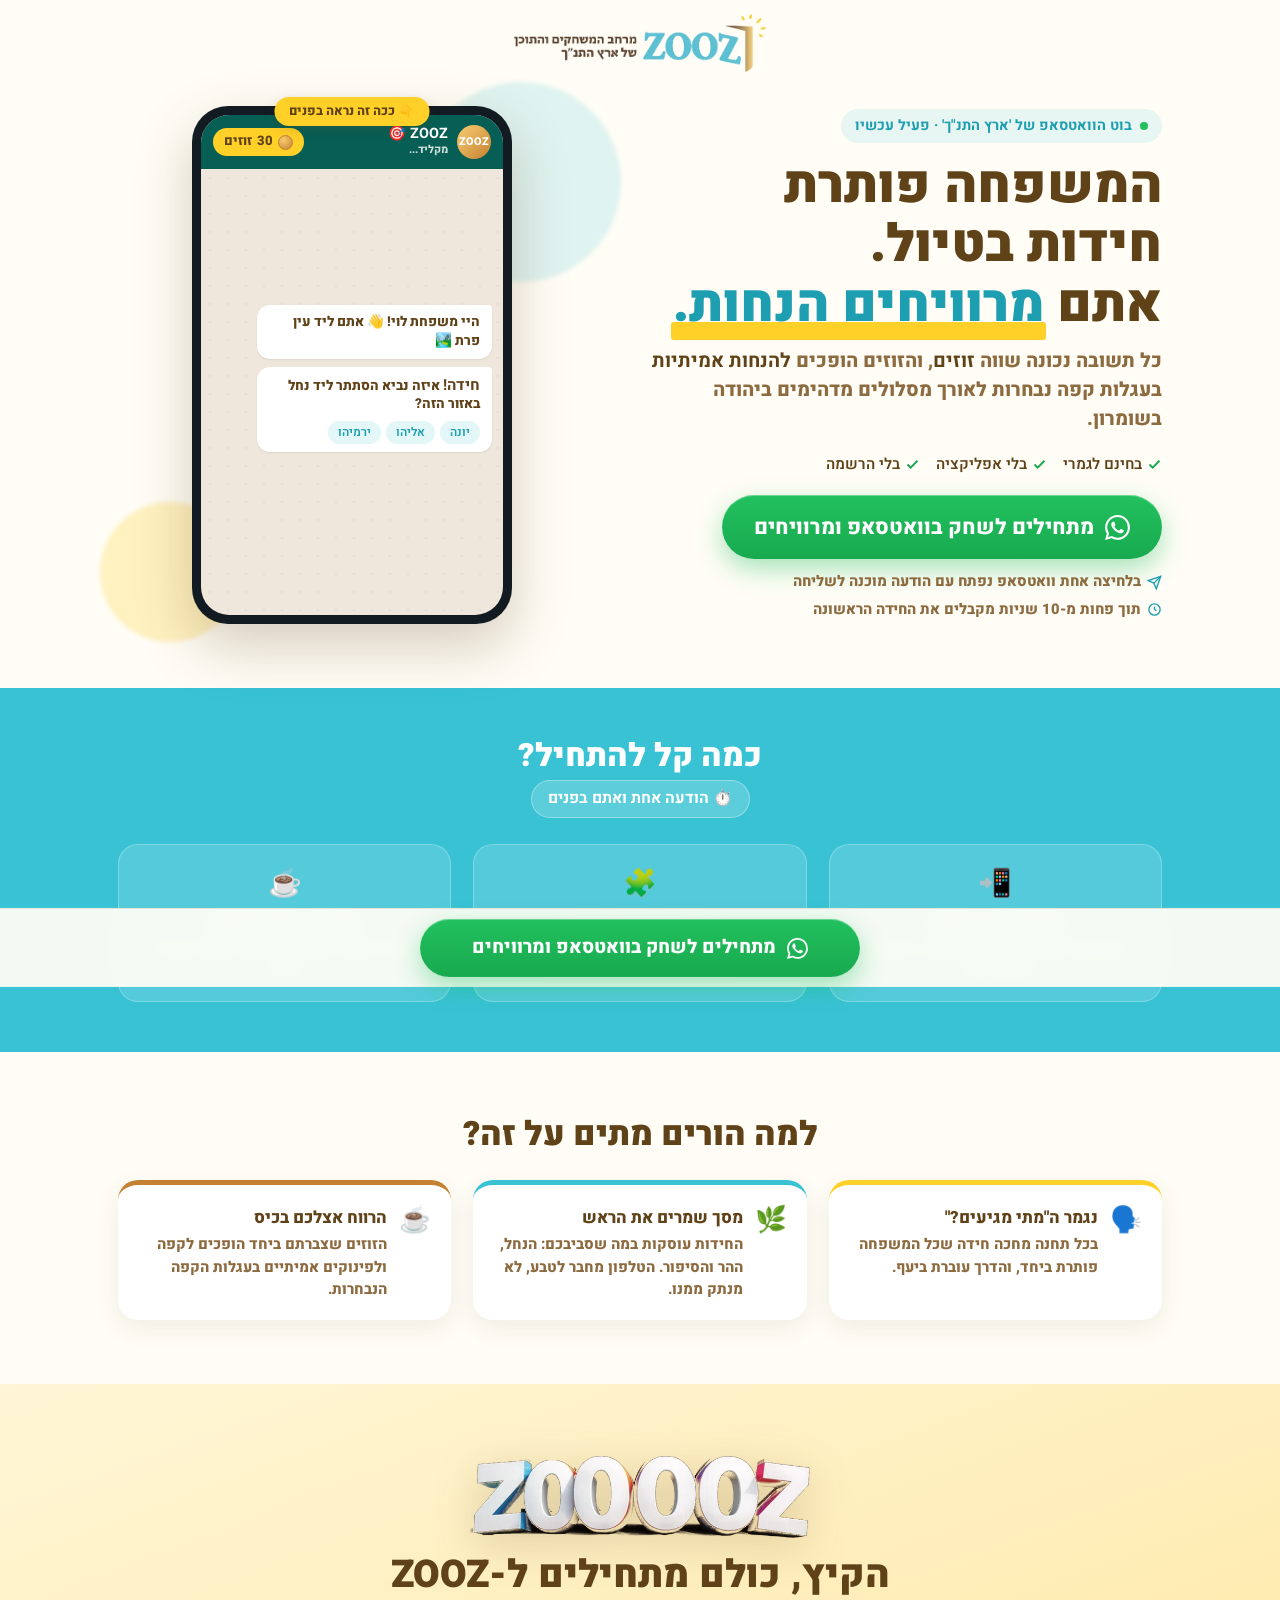
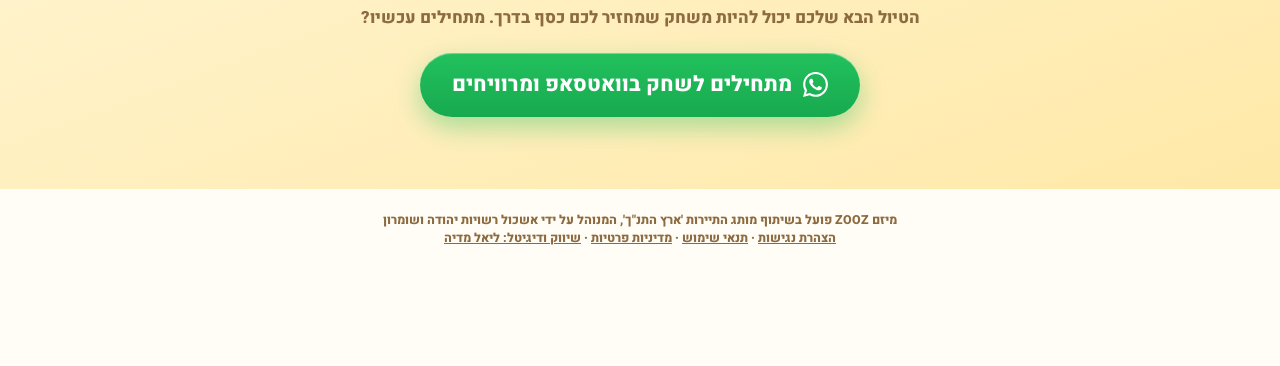
==== index.html @ 2d163b42 "Add Liel Media credit link in footer Co-Authored-By: Claude Fable 5 <noreply@anthropic.com>" ====
<!DOCTYPE html>
<html lang="he" dir="rtl">
<head>
<meta charset="UTF-8">
<meta name="viewport" content="width=device-width, initial-scale=1.0, viewport-fit=cover">
<title>ZOOZ - משחקים בוואטסאפ, מרוויחים הנחות בטיול</title>
<meta name="description" content="המשפחה פותרת חידות בטיול וצוברת זוזים - והזוזים הופכים להנחות אמיתיות בעגלות קפה נבחרות לאורך הדרך. בחינם, בלי אפליקציה ובלי הרשמה.">
<meta property="og:title" content="ZOOZ - משחקים בוואטסאפ, מרוויחים הנחות בטיול">
<meta property="og:description" content="המשפחה פותרת חידות בטיול וצוברת זוזים - והזוזים הופכים להנחות אמיתיות בעגלות קפה נבחרות לאורך הדרך. בחינם, בלי אפליקציה ובלי הרשמה.">
<meta property="og:type" content="website">
<meta property="og:locale" content="he_IL"><link rel="preconnect" href="https://fonts.googleapis.com">
<link rel="preconnect" href="https://fonts.gstatic.com" crossorigin>
<link href="https://fonts.googleapis.com/css2?family=Heebo:wght@400;500;700;800;900&display=swap" rel="stylesheet">
<style>
:root{  --turq:#38c2d4;
  --turq-dark:#1e9fb1;
  --brown:#604219;
  --brown-soft:#8d6b40;
  --yellow:#ffd028;
  --gold1:#f9ce71;
  --gold2:#c58132;
  --wa:#22c15e;
  --wa-dark:#18a94f;
  --bg:#fffdf6;
  --radius:20px;
}
*{margin:0;padding:0;box-sizing:border-box;-webkit-tap-highlight-color:transparent}
html{scroll-behavior:smooth}
body{
  font-family:'Heebo',sans-serif;font-weight:800;
  background:var(--bg);
  color:var(--brown);
  line-height:1.5;
  overflow-x:hidden;
}
img{max-width:100%;height:auto;display:block}
h1,h2{font-family:'Heebo',sans-serif;font-weight:900;line-height:1.14}

/* ============ TOPBAR ============ */
.topbar{
  display:flex;align-items:center;justify-content:center;gap:10px;
  padding:14px 16px 2px;
}
.topbar .logo{height:clamp(44px,7vw,58px);width:auto}

/* ============ HERO ============ */
.hero{
  max-width:1140px;margin:0 auto;
  padding:clamp(14px,2.5vw,36px) clamp(16px,4vw,48px) clamp(36px,5vw,64px);
  display:grid;grid-template-columns:1.05fr .95fr;
  gap:clamp(28px,5vw,60px);align-items:center;
}
.eyebrow{
  display:inline-flex;align-items:center;gap:8px;
  background:rgba(56,194,212,.12);color:var(--turq-dark);
  font-weight:700;font-size:clamp(.8rem,2.5vw,.9rem);
  padding:6px 14px;border-radius:999px;margin-bottom:14px;
}
.eyebrow::before{content:"";width:8px;height:8px;border-radius:50%;background:var(--wa);animation:pulse 1.8s infinite;flex:none}
@keyframes pulse{0%,100%{opacity:1}50%{opacity:.3}}
.hero h1{
  font-size:clamp(1.85rem,6.2vw,3.25rem);
  margin-bottom:12px;
}
.hero h1 .hl{color:var(--turq-dark);position:relative;white-space:nowrap;z-index:0}
.hero h1 .hl::after{
  content:"";position:absolute;right:-2px;left:-2px;bottom:3px;height:.34em;
  background:var(--yellow);z-index:-1;border-radius:3px;
}
.hero .sub{
  font-size:clamp(1rem,3.6vw,1.22rem);
  color:var(--brown-soft);max-width:30em;margin-bottom:18px;
}
.hero .sub b{color:var(--brown)}
.free-line{
  display:flex;flex-wrap:wrap;gap:6px 16px;margin:0 0 20px;
  font-size:clamp(.85rem,3.2vw,.95rem);font-weight:600;color:var(--brown);
}
.free-line span{display:flex;align-items:center;gap:5px}
.free-line svg{width:15px;height:15px;color:var(--wa-dark);flex:none}

/* ============ CTA ============ */
.cta{
  display:flex;align-items:center;justify-content:center;gap:11px;
  text-align:center;
  background:linear-gradient(180deg,var(--wa),var(--wa-dark));
  color:#fff;text-decoration:none;
  border-radius:999px;
  padding:17px 28px;
  min-height:64px;
  width:100%;max-width:440px;
  font-family:'Heebo',sans-serif;font-weight:800;
  font-size:clamp(1.06rem,2.7vw,1.32rem);
  line-height:1.22;
  box-shadow:0 10px 26px rgba(34,193,94,.4), inset 0 1px 0 rgba(255,255,255,.35);
  transition:transform .15s ease, box-shadow .15s ease;
  animation:breathe 2.6s ease-in-out infinite;
}
.cta span{text-wrap:balance}
@keyframes breathe{0%,100%{transform:scale(1)}50%{transform:scale(1.025)}}
.cta:hover{transform:translateY(-2px) scale(1.01);box-shadow:0 14px 32px rgba(34,193,94,.5)}
.cta:active{transform:scale(.98)}
.cta:focus-visible{outline:3px solid var(--brown);outline-offset:3px}
.cta svg{width:25px;height:25px;flex:none}
.cta-caption{
  margin-top:12px;
  display:flex;flex-direction:column;gap:5px;
  font-size:clamp(.82rem,3vw,.92rem);color:var(--brown-soft);
}
.cta-caption span{display:flex;align-items:center;justify-content:flex-start;gap:6px}
.cta-caption svg{width:15px;height:15px;flex:none;color:var(--turq-dark)}

/* ============ PHONE DEMO ============ */
.phone-wrap{display:flex;justify-content:center;position:relative}
.demo-label{
  position:absolute;top:-9px;inset-inline-start:50%;transform:translateX(50%);
  background:var(--yellow);color:var(--brown);font-weight:800;font-size:.8rem;
  padding:5px 15px;border-radius:999px;z-index:5;white-space:nowrap;
  box-shadow:0 4px 12px rgba(96,66,25,.18);
}
.phone{
  width:min(320px,86vw);
  background:#111b21;border-radius:36px;padding:9px;
  box-shadow:0 22px 55px rgba(96,66,25,.26);
  position:relative;z-index:2;
}
.screen{background:#efe7db;border-radius:28px;overflow:hidden;display:flex;flex-direction:column;height:500px}
.wa-header{
  background:#075e54;color:#fff;padding:10px 12px;
  display:flex;align-items:center;gap:9px;flex:none;
}
.wa-avatar{
  width:34px;height:34px;border-radius:50%;
  background:linear-gradient(135deg,var(--gold1),var(--gold2));
  display:flex;align-items:center;justify-content:center;
  font-family:'Heebo',sans-serif;font-weight:800;color:#fff;font-size:.68rem;flex:none;
}
.wa-name{font-weight:700;font-size:.9rem;line-height:1.1}
.wa-status{font-size:.68rem;opacity:.8}
.zooz-counter{
  margin-inline-start:auto;background:var(--yellow);color:var(--brown);
  border-radius:999px;padding:4px 11px;font-weight:800;font-size:.82rem;
  display:flex;align-items:center;gap:5px;
  transition:transform .2s ease;
}
.zooz-counter.bump{transform:scale(1.18)}
.coin{
  width:15px;height:15px;border-radius:50%;
  background:radial-gradient(circle at 35% 30%,var(--gold1),var(--gold2));
  border:1.5px solid #c58132;flex:none;display:inline-block;
}
.chat{
  flex:1;padding:12px 11px;display:flex;flex-direction:column;gap:8px;
  overflow:hidden;justify-content:flex-end;
  background-image:radial-gradient(rgba(96,66,25,.05) 1px, transparent 1px);
  background-size:18px 18px;
}
.msg{
  max-width:84%;padding:8px 12px;border-radius:13px;
  font-size:.85rem;line-height:1.38;
  opacity:0;transform:translateY(12px) scale(.96);
  transition:opacity .4s ease, transform .4s ease;
  box-shadow:0 1px 2px rgba(0,0,0,.08);
}
.msg.show{opacity:1;transform:none}
.msg.bot{background:#fff;align-self:flex-start;border-start-start-radius:4px}
.msg.user{background:#d9fdd3;align-self:flex-end;border-start-end-radius:4px}
.msg .big{font-size:.95rem;font-weight:700}
.msg .opts{display:flex;flex-wrap:wrap;gap:5px;margin-top:7px}
.msg .opt{background:rgba(56,194,212,.14);color:var(--turq-dark);font-weight:600;border-radius:999px;padding:3px 10px;font-size:.75rem}
.msg.win{background:linear-gradient(135deg,#fff8e0,#ffefc2);border:1.5px solid var(--yellow)}
.coin-fly{
  position:absolute;width:20px;height:20px;border-radius:50%;
  background:radial-gradient(circle at 35% 30%,var(--gold1),var(--gold2));
  border:2px solid #c58132;z-index:3;opacity:0;pointer-events:none;
}
.coin-fly.go{animation:fly 1s ease forwards}
@keyframes fly{
  0%{opacity:1;transform:translate(0,0) scale(1)}
  70%{opacity:1}
  100%{opacity:0;transform:translate(55px,-350px) scale(.5)}
}
.blob{position:absolute;border-radius:50%;z-index:1;filter:blur(2px)}
.blob.b1{width:200px;height:200px;background:rgba(56,194,212,.16);top:-24px;inset-inline-start:-36px}
.blob.b2{width:140px;height:140px;background:rgba(255,208,40,.26);bottom:-18px;inset-inline-end:-18px}

/* ============ EASE STRIP ============ */
.ease-band{background:var(--turq);color:#fff}
.ease{
  max-width:1140px;margin:0 auto;
  padding:clamp(32px,4.5vw,50px) clamp(16px,4vw,48px);
  text-align:center;
}
.ease h2{font-size:clamp(1.4rem,5vw,2rem);margin-bottom:6px}
.ease .timing{
  display:inline-flex;align-items:center;gap:7px;
  background:rgba(255,255,255,.18);border:1.5px solid rgba(255,255,255,.35);
  border-radius:999px;padding:6px 16px;font-weight:700;
  font-size:clamp(.85rem,3.2vw,.98rem);margin-bottom:26px;
}
.steps-grid{
  display:grid;grid-template-columns:repeat(3,1fr);
  gap:clamp(10px,2.5vw,22px);
}
.step{
  background:rgba(255,255,255,.14);border-radius:var(--radius);
  padding:18px 16px;border:1.5px solid rgba(255,255,255,.25);
  position:relative;
}
.step .ic{font-size:1.7rem;display:block;margin-bottom:6px}
.step .t{font-weight:800;font-size:clamp(.98rem,3.6vw,1.08rem);margin-bottom:3px}
.step .d{font-size:clamp(.85rem,3.1vw,.92rem);opacity:.94}
.step::after{
  content:"←";
  position:absolute;top:50%;inset-inline-end:-17px;transform:translateY(-50%);
  font-size:1.3rem;color:rgba(255,255,255,.85);font-weight:800;
}
.step:last-child::after{content:none}

/* ============ PARENTS ============ */
.parents{
  max-width:1140px;margin:0 auto;
  padding:clamp(38px,5.5vw,64px) clamp(16px,4vw,48px);
  text-align:center;
}
.parents h2{font-size:clamp(1.4rem,5vw,2.1rem);margin-bottom:26px}
.pgrid{display:grid;grid-template-columns:repeat(3,1fr);gap:clamp(12px,2.5vw,22px);text-align:right}
.pcard{
  background:#fff;border-radius:var(--radius);padding:20px;
  box-shadow:0 8px 24px rgba(96,66,25,.09);
  border-top:5px solid var(--yellow);
  display:flex;gap:12px;align-items:flex-start;
}
.pcard:nth-child(2){border-top-color:var(--turq)}
.pcard:nth-child(3){border-top-color:var(--gold2)}
.pcard .emoji{font-size:1.6rem;flex:none;line-height:1.2}
.pcard .t{font-weight:800;font-size:clamp(.98rem,3.6vw,1.05rem);margin-bottom:3px}
.pcard .d{font-size:clamp(.86rem,3.2vw,.93rem);color:var(--brown-soft)}

/* ============ FINAL ============ */
.final{
  background:linear-gradient(160deg,#fff6d6,#ffe9a8);
  padding:clamp(40px,6vw,72px) clamp(16px,4vw,48px);
}
.final-inner{max-width:760px;margin:0 auto}
.final-text{text-align:center;display:flex;flex-direction:column;align-items:center}
.z3d-final{width:min(340px,72vw);margin-bottom:16px;filter:drop-shadow(0 10px 22px rgba(96,66,25,.22))}
.final h2{font-size:clamp(1.55rem,5.5vw,2.4rem);margin-bottom:8px}
.final p{color:var(--brown-soft);margin-bottom:22px;font-size:clamp(.95rem,3.4vw,1.05rem)}

footer{
  text-align:center;padding:22px 16px 118px;
  font-size:.78rem;color:var(--brown-soft);
}
footer a{color:var(--brown-soft)}

/* ============ STICKY CTA ============ */
.sticky-cta{
  position:fixed;bottom:0;right:0;left:0;z-index:50;
  padding:10px 14px calc(10px + env(safe-area-inset-bottom));
  background:rgba(255,253,246,.94);backdrop-filter:blur(10px);
  border-top:1px solid rgba(96,66,25,.12);
  transform:translateY(110%);
  transition:transform .3s ease;
  display:flex;justify-content:center;
}
.sticky-cta.on{transform:none}
.sticky-cta .cta{animation:none;padding:13px 20px;min-height:58px;font-size:clamp(1rem,4.2vw,1.18rem)}

/* ============ TABLET ============ */
@media (max-width:1024px){
  .hero{gap:clamp(22px,3.5vw,40px)}
  .cta{max-width:420px;padding:15px 22px}
}

/* ============ MOBILE ============ */
@media (max-width:860px){
  .hero{grid-template-columns:1fr;gap:36px;text-align:center;padding-top:8px}
  .hero-text{display:flex;flex-direction:column;align-items:center}
  .hero .sub{margin-inline:auto}
  .free-line{justify-content:center}
  .cta{max-width:min(440px,100%)}
  .cta-caption{align-items:center}
  .cta-caption span{justify-content:center}
  .phone-wrap{margin-top:4px}
  .screen{height:440px}
  .steps-grid{grid-template-columns:1fr;gap:26px}
  .step::after{
    content:"↓";
    top:auto;bottom:-24px;inset-inline-end:50%;transform:translateX(50%);
  }
  .step:last-child::after{content:none}
  .pgrid{grid-template-columns:1fr}
}
@media (max-width:380px){
  .cta{font-size:1rem;padding:14px 16px;gap:8px}
  .cta svg{width:21px;height:21px}
}
@media (prefers-reduced-motion:reduce){
  *{animation:none!important;transition:none!important}
  .msg{opacity:1;transform:none}
  .sticky-cta{transform:none}
}
</style>
<!-- Meta Pixel -->
<script>
!function(f,b,e,v,n,t,s)
{if(f.fbq)return;n=f.fbq=function(){n.callMethod?
n.callMethod.apply(n,arguments):n.queue.push(arguments)};
if(!f._fbq)f._fbq=n;n.push=n;n.loaded=!0;n.version='2.0';
n.queue=[];t=b.createElement(e);t.async=!0;
t.src=v;s=b.getElementsByTagName(e)[0];
s.parentNode.insertBefore(t,s)}(window, document,'script',
'https://connect.facebook.net/en_US/fbevents.js');
fbq('init', '696898008422655');
fbq('track', 'PageView');
</script>
<noscript><img height="1" width="1" style="display:none"
src="https://www.facebook.com/tr?id=696898008422655&ev=PageView&noscript=1"
/></noscript>
</head>
<body>

<div class="topbar">
  <img class="logo" src="[data-uri]" alt="ZOOZ - מרחב המשחקים והתוכן של ארץ התנ&quot;ך">
</div>

<section class="hero">
  <div class="hero-text">
    <span class="eyebrow">בוט הוואטסאפ של 'ארץ התנ"ך' · פעיל עכשיו</span>
    <h1>המשפחה פותרת חידות בטיול.<br>אתם <span class="hl">מרוויחים הנחות.</span></h1>
    <p class="sub">כל תשובה נכונה שווה <b>זוזים</b>, והזוזים הופכים <b>להנחות אמיתיות</b> בעגלות קפה נבחרות לאורך מסלולים מדהימים ביהודה בשומרון.</p>
    <div class="free-line">
      <span><svg viewBox="0 0 24 24" fill="none" stroke="currentColor" stroke-width="3"><path d="M20 6L9 17l-5-5"/></svg>בחינם לגמרי</span>
      <span><svg viewBox="0 0 24 24" fill="none" stroke="currentColor" stroke-width="3"><path d="M20 6L9 17l-5-5"/></svg>בלי אפליקציה</span>
      <span><svg viewBox="0 0 24 24" fill="none" stroke="currentColor" stroke-width="3"><path d="M20 6L9 17l-5-5"/></svg>בלי הרשמה</span>
    </div>
    <a class="cta" id="heroCta" href="https://wa.me/972533635013?text=%D7%A9%D7%9C%D7%95%D7%9D!%0A%D7%94%D7%92%D7%A2%D7%AA%D7%9D%20%D7%9C-ZOOZ%2C%20%D7%91%D7%95%D7%98%20%D7%94%D7%9E%D7%A9%D7%97%D7%A7%D7%99%D7%9D%20%D7%95%D7%94%D7%AA%D7%95%D7%9B%D7%9F%20%D7%A9%D7%9C%20'%D7%90%D7%A8%D7%A5%20%D7%94%D7%AA%D7%A0%22%D7%9A'.%0A%D7%A9%D7%9C%D7%97%D7%95%20%D7%90%D7%AA%20%D7%94%D7%94%D7%95%D7%93%D7%A2%D7%94%20%D7%94%D7%96%D7%95%20-%20%D7%95%D7%A0%D7%AA%D7%97%D7%99%D7%9C%20%D7%A8%D7%A9%D7%9E%D7%99%D7%AA!%0A%0A%D7%95%D7%90%D7%92%D7%91%2C%20%D7%9E%D7%92%D7%A0%D7%99%D7%91%20%D7%9C%D7%93%D7%A2%D7%AA%20%D7%A9%D7%94%D7%92%D7%A2%D7%AA%D7%9D%20%D7%93%D7%A8%D7%9A%20%D7%A7%D7%9E%D7%A4%D7%99%D7%99%D7%9F%20%D7%A4%D7%99%D7%99%D7%A1%D7%91%D7%95%D7%A7" target="_blank" rel="noopener">
      <svg viewBox="0 0 24 24" fill="currentColor" aria-hidden="true"><path d="M17.472 14.382c-.297-.149-1.758-.867-2.03-.967-.273-.099-.471-.148-.67.15-.197.297-.767.966-.94 1.164-.173.199-.347.223-.644.075-.297-.15-1.255-.463-2.39-1.475-.883-.788-1.48-1.761-1.653-2.059-.173-.297-.018-.458.13-.606.134-.133.298-.347.446-.52.149-.174.198-.298.298-.497.099-.198.05-.371-.025-.52-.075-.149-.669-1.612-.916-2.207-.242-.579-.487-.5-.669-.51-.173-.008-.371-.01-.57-.01-.198 0-.52.074-.792.372-.272.297-1.04 1.016-1.04 2.479 0 1.462 1.065 2.875 1.213 3.074.149.198 2.096 3.2 5.077 4.487.709.306 1.262.489 1.694.625.712.227 1.36.195 1.871.118.571-.085 1.758-.719 2.006-1.413.248-.694.248-1.289.173-1.413-.074-.124-.272-.198-.57-.347m-5.421 7.403h-.004a9.87 9.87 0 01-5.031-1.378l-.361-.214-3.741.982.998-3.648-.235-.374a9.86 9.86 0 01-1.51-5.26c.001-5.45 4.436-9.884 9.888-9.884 2.64 0 5.122 1.03 6.988 2.898a9.825 9.825 0 012.893 6.994c-.003 5.45-4.437 9.884-9.885 9.884m8.413-18.297A11.815 11.815 0 0012.05 0C5.495 0 .16 5.335.157 11.892c0 2.096.547 4.142 1.588 5.945L.057 24l6.305-1.654a11.882 11.882 0 005.683 1.448h.005c6.554 0 11.89-5.335 11.893-11.893a11.821 11.821 0 00-3.48-8.413z"/></svg>
      <span>מתחילים לשחק בוואטסאפ ומרוויחים</span>
    </a>
    <div class="cta-caption">
      <span>
        <svg viewBox="0 0 24 24" fill="none" stroke="currentColor" stroke-width="2.2"><path d="M22 2L11 13"/><path d="M22 2l-7 20-4-9-9-4 20-7z"/></svg>
        בלחיצה אחת וואטסאפ נפתח עם הודעה מוכנה לשליחה
      </span>
      <span>
        <svg viewBox="0 0 24 24" fill="none" stroke="currentColor" stroke-width="2.2"><circle cx="12" cy="12" r="9"/><path d="M12 7v5l3 2"/></svg>
        תוך פחות מ-10 שניות מקבלים את החידה הראשונה
      </span>
    </div>
  </div>

  <div class="phone-wrap">
    <div class="blob b1"></div>
    <div class="blob b2"></div>
    <div class="demo-label">👇 ככה זה נראה בפנים</div>
    <div class="phone" aria-hidden="true">
      <div class="screen">
        <div class="wa-header">
          <div class="wa-avatar">ZOOZ</div>
          <div>
            <div class="wa-name">ZOOZ 🎯</div>
            <div class="wa-status">מקליד...</div>
          </div>
          <div class="zooz-counter" id="zoozCounter"><span class="coin"></span><span id="zoozNum">30</span> זוזים</div>
        </div>
        <div class="chat" id="chat">
          <div class="msg bot">היי משפחת לוי! 👋 אתם ליד עין פרת 🏞️</div>
          <div class="msg bot"><span class="big">חידה!</span> איזה נביא הסתתר ליד נחל באזור הזה?
            <div class="opts"><span class="opt">יונה</span><span class="opt">אליהו</span><span class="opt">ירמיהו</span></div>
          </div>
          <div class="msg user">אליהו! 🙋</div>
          <div class="msg bot win"><span class="big">בול! 🎉 קיבלתם 10 זוזים</span></div>
          <div class="msg bot">☕ צברתם מספיק לשובר הנחה בעגלת הקפה הקרובה!</div>
        </div>
      </div>
      <div class="coin-fly" id="coinFly" style="bottom:160px; inset-inline-end:55px;"></div>
    </div>
  </div>
</section>

<section class="ease-band">
  <div class="ease">
    <h2>כמה קל להתחיל?</h2>
    <div class="timing">⏱️ הודעה אחת ואתם בפנים</div>
    <div class="steps-grid">
      <div class="step">
        <span class="ic">📲</span>
        <div class="t">לוחצים על הכפתור</div>
        <div class="d">וואטסאפ נפתח עם הודעה מוכנה. שולחים אותה, וזהו.</div>
      </div>
      <div class="step">
        <span class="ic">🧩</span>
        <div class="t">פותרים חידות בטיול</div>
        <div class="d">הבוט שולח חידות על המקומות שסביבכם, וכל המשפחה נכנסת למשחק.</div>
      </div>
      <div class="step">
        <span class="ic">☕</span>
        <div class="t">ממירים זוזים להנחות</div>
        <div class="d">ישירות בבוט: שוברים לעגלות קפה נבחרות בדרך.</div>
      </div>
    </div>
  </div>
</section>

<section class="parents">
  <h2>למה הורים מתים על זה?</h2>
  <div class="pgrid">
    <div class="pcard">
      <span class="emoji">🗣️</span>
      <div>
        <div class="t">נגמר ה"מתי מגיעים?"</div>
        <div class="d">בכל תחנה מחכה חידה שכל המשפחה פותרת ביחד, והדרך עוברת ביעף.</div>
      </div>
    </div>
    <div class="pcard">
      <span class="emoji">🌿</span>
      <div>
        <div class="t">מסך שמרים את הראש</div>
        <div class="d">החידות עוסקות במה שסביבכם: הנחל, ההר והסיפור. הטלפון מחבר לטבע, לא מנתק ממנו.</div>
      </div>
    </div>
    <div class="pcard">
      <span class="emoji">☕</span>
      <div>
        <div class="t">הרווח אצלכם בכיס</div>
        <div class="d">הזוזים שצברתם ביחד הופכים לקפה ולפינוקים אמיתיים בעגלות הקפה הנבחרות.</div>
      </div>
    </div>
  </div>
</section>

<section class="final">
  <div class="final-inner">
    <div class="final-text">
      <img class="z3d-final" src="[data-uri]" alt="ZOOZ" loading="lazy">
      <h2>הקיץ, כולם מתחילים ל-ZOOZ</h2>
      <p>הטיול הבא שלכם יכול להיות משחק שמחזיר לכם כסף בדרך. מתחילים עכשיו?</p>
      <a class="cta" href="https://wa.me/972533635013?text=%D7%A9%D7%9C%D7%95%D7%9D!%0A%D7%94%D7%92%D7%A2%D7%AA%D7%9D%20%D7%9C-ZOOZ%2C%20%D7%91%D7%95%D7%98%20%D7%94%D7%9E%D7%A9%D7%97%D7%A7%D7%99%D7%9D%20%D7%95%D7%94%D7%AA%D7%95%D7%9B%D7%9F%20%D7%A9%D7%9C%20'%D7%90%D7%A8%D7%A5%20%D7%94%D7%AA%D7%A0%22%D7%9A'.%0A%D7%A9%D7%9C%D7%97%D7%95%20%D7%90%D7%AA%20%D7%94%D7%94%D7%95%D7%93%D7%A2%D7%94%20%D7%94%D7%96%D7%95%20-%20%D7%95%D7%A0%D7%AA%D7%97%D7%99%D7%9C%20%D7%A8%D7%A9%D7%9E%D7%99%D7%AA!%0A%0A%D7%95%D7%90%D7%92%D7%91%2C%20%D7%9E%D7%92%D7%A0%D7%99%D7%91%20%D7%9C%D7%93%D7%A2%D7%AA%20%D7%A9%D7%94%D7%92%D7%A2%D7%AA%D7%9D%20%D7%93%D7%A8%D7%9A%20%D7%A7%D7%9E%D7%A4%D7%99%D7%99%D7%9F%20%D7%A4%D7%99%D7%99%D7%A1%D7%91%D7%95%D7%A7" target="_blank" rel="noopener">
        <svg viewBox="0 0 24 24" fill="currentColor" aria-hidden="true"><path d="M17.472 14.382c-.297-.149-1.758-.867-2.03-.967-.273-.099-.471-.148-.67.15-.197.297-.767.966-.94 1.164-.173.199-.347.223-.644.075-.297-.15-1.255-.463-2.39-1.475-.883-.788-1.48-1.761-1.653-2.059-.173-.297-.018-.458.13-.606.134-.133.298-.347.446-.52.149-.174.198-.298.298-.497.099-.198.05-.371-.025-.52-.075-.149-.669-1.612-.916-2.207-.242-.579-.487-.5-.669-.51-.173-.008-.371-.01-.57-.01-.198 0-.52.074-.792.372-.272.297-1.04 1.016-1.04 2.479 0 1.462 1.065 2.875 1.213 3.074.149.198 2.096 3.2 5.077 4.487.709.306 1.262.489 1.694.625.712.227 1.36.195 1.871.118.571-.085 1.758-.719 2.006-1.413.248-.694.248-1.289.173-1.413-.074-.124-.272-.198-.57-.347m-5.421 7.403h-.004a9.87 9.87 0 01-5.031-1.378l-.361-.214-3.741.982.998-3.648-.235-.374a9.86 9.86 0 01-1.51-5.26c.001-5.45 4.436-9.884 9.888-9.884 2.64 0 5.122 1.03 6.988 2.898a9.825 9.825 0 012.893 6.994c-.003 5.45-4.437 9.884-9.885 9.884m8.413-18.297A11.815 11.815 0 0012.05 0C5.495 0 .16 5.335.157 11.892c0 2.096.547 4.142 1.588 5.945L.057 24l6.305-1.654a11.882 11.882 0 005.683 1.448h.005c6.554 0 11.89-5.335 11.893-11.893a11.821 11.821 0 00-3.48-8.413z"/></svg>
        <span>מתחילים לשחק בוואטסאפ ומרוויחים</span>
      </a>
    </div>
  </div>
</section>

<footer>
  מיזם ZOOZ פועל בשיתוף מותג התיירות 'ארץ התנ"ך', המנוהל על ידי אשכול רשויות יהודה ושומרון
  <br>
  <a href="accessibility.html">הצהרת נגישות</a> ·
  <a href="terms.html">תנאי שימוש</a> ·
  <a href="privacy.html">מדיניות פרטיות</a> ·
  <a href="https://liel.media/" target="_blank" rel="noopener">שיווק ודיגיטל: ליאל מדיה</a>
</footer>

<div class="sticky-cta" id="stickyCta">
  <a class="cta" href="https://wa.me/972533635013?text=%D7%A9%D7%9C%D7%95%D7%9D!%0A%D7%94%D7%92%D7%A2%D7%AA%D7%9D%20%D7%9C-ZOOZ%2C%20%D7%91%D7%95%D7%98%20%D7%94%D7%9E%D7%A9%D7%97%D7%A7%D7%99%D7%9D%20%D7%95%D7%94%D7%AA%D7%95%D7%9B%D7%9F%20%D7%A9%D7%9C%20'%D7%90%D7%A8%D7%A5%20%D7%94%D7%AA%D7%A0%22%D7%9A'.%0A%D7%A9%D7%9C%D7%97%D7%95%20%D7%90%D7%AA%20%D7%94%D7%94%D7%95%D7%93%D7%A2%D7%94%20%D7%94%D7%96%D7%95%20-%20%D7%95%D7%A0%D7%AA%D7%97%D7%99%D7%9C%20%D7%A8%D7%A9%D7%9E%D7%99%D7%AA!%0A%0A%D7%95%D7%90%D7%92%D7%91%2C%20%D7%9E%D7%92%D7%A0%D7%99%D7%91%20%D7%9C%D7%93%D7%A2%D7%AA%20%D7%A9%D7%94%D7%92%D7%A2%D7%AA%D7%9D%20%D7%93%D7%A8%D7%9A%20%D7%A7%D7%9E%D7%A4%D7%99%D7%99%D7%9F%20%D7%A4%D7%99%D7%99%D7%A1%D7%91%D7%95%D7%A7" target="_blank" rel="noopener">
    <svg viewBox="0 0 24 24" fill="currentColor" aria-hidden="true" style="width:21px;height:21px"><path d="M17.472 14.382c-.297-.149-1.758-.867-2.03-.967-.273-.099-.471-.148-.67.15-.197.297-.767.966-.94 1.164-.173.199-.347.223-.644.075-.297-.15-1.255-.463-2.39-1.475-.883-.788-1.48-1.761-1.653-2.059-.173-.297-.018-.458.13-.606.134-.133.298-.347.446-.52.149-.174.198-.298.298-.497.099-.198.05-.371-.025-.52-.075-.149-.669-1.612-.916-2.207-.242-.579-.487-.5-.669-.51-.173-.008-.371-.01-.57-.01-.198 0-.52.074-.792.372-.272.297-1.04 1.016-1.04 2.479 0 1.462 1.065 2.875 1.213 3.074.149.198 2.096 3.2 5.077 4.487.709.306 1.262.489 1.694.625.712.227 1.36.195 1.871.118.571-.085 1.758-.719 2.006-1.413.248-.694.248-1.289.173-1.413-.074-.124-.272-.198-.57-.347m-5.421 7.403h-.004a9.87 9.87 0 01-5.031-1.378l-.361-.214-3.741.982.998-3.648-.235-.374a9.86 9.86 0 01-1.51-5.26c.001-5.45 4.436-9.884 9.888-9.884 2.64 0 5.122 1.03 6.988 2.898a9.825 9.825 0 012.893 6.994c-.003 5.45-4.437 9.884-9.885 9.884m8.413-18.297A11.815 11.815 0 0012.05 0C5.495 0 .16 5.335.157 11.892c0 2.096.547 4.142 1.588 5.945L.057 24l6.305-1.654a11.882 11.882 0 005.683 1.448h.005c6.554 0 11.89-5.335 11.893-11.893a11.821 11.821 0 00-3.48-8.413z"/></svg>
    <span>מתחילים לשחק בוואטסאפ ומרוויחים</span>
  </a>
</div>

<script>
(function(){
  var reduced = window.matchMedia('(prefers-reduced-motion: reduce)').matches;

  /* sticky CTA: appears only after the hero button leaves the screen */
  var heroCta = document.getElementById('heroCta');
  var sticky = document.getElementById('stickyCta');
  if('IntersectionObserver' in window){
    new IntersectionObserver(function(entries){
      sticky.classList.toggle('on', !entries[0].isIntersecting);
    }, {threshold:0}).observe(heroCta);
  } else {
    sticky.classList.add('on');
  }

  /* chat demo loop */
  var msgs = document.querySelectorAll('#chat .msg');
  var counter = document.getElementById('zoozNum');
  var counterChip = document.getElementById('zoozCounter');
  var coinFly = document.getElementById('coinFly');
  if(reduced){ counter.textContent = '40'; return; }

  var timings = [700, 2000, 3500, 4600, 6300];
  function playOnce(){
    msgs.forEach(function(m){ m.classList.remove('show'); });
    counter.textContent = '30';
    msgs.forEach(function(m, i){
      setTimeout(function(){ m.classList.add('show'); }, timings[i]);
    });
    setTimeout(function(){
      coinFly.classList.remove('go');
      void coinFly.offsetWidth;
      coinFly.classList.add('go');
      var from = 30, to = 40, t0 = null;
      setTimeout(function(){
        counterChip.classList.add('bump');
        function tick(now){
          if(!t0) t0 = now;
          var p = Math.min((now - t0)/650, 1);
          counter.textContent = Math.round(from + (to-from)*p);
          if(p < 1) requestAnimationFrame(tick);
          else setTimeout(function(){ counterChip.classList.remove('bump'); }, 250);
        }
        requestAnimationFrame(tick);
      }, 480);
    }, timings[3] + 250);
  }
  playOnce();
  setInterval(playOnce, 10500);
})();
</script>

<script>
/* Conversion tracking: every bot-button click = one Lead per visitor session */
(function(){
  var ctas = document.querySelectorAll('a.cta');
  for (var i = 0; i < ctas.length; i++) {
    ctas[i].addEventListener('click', function(){
      if (typeof fbq !== 'function') return;
      try {
        if (!sessionStorage.getItem('zooz_lead_sent')) {
          fbq('track', 'Lead');
          sessionStorage.setItem('zooz_lead_sent', '1');
        }
      } catch (e) { fbq('track', 'Lead'); }
    });
  }
})();
</script>
</body>
</html>
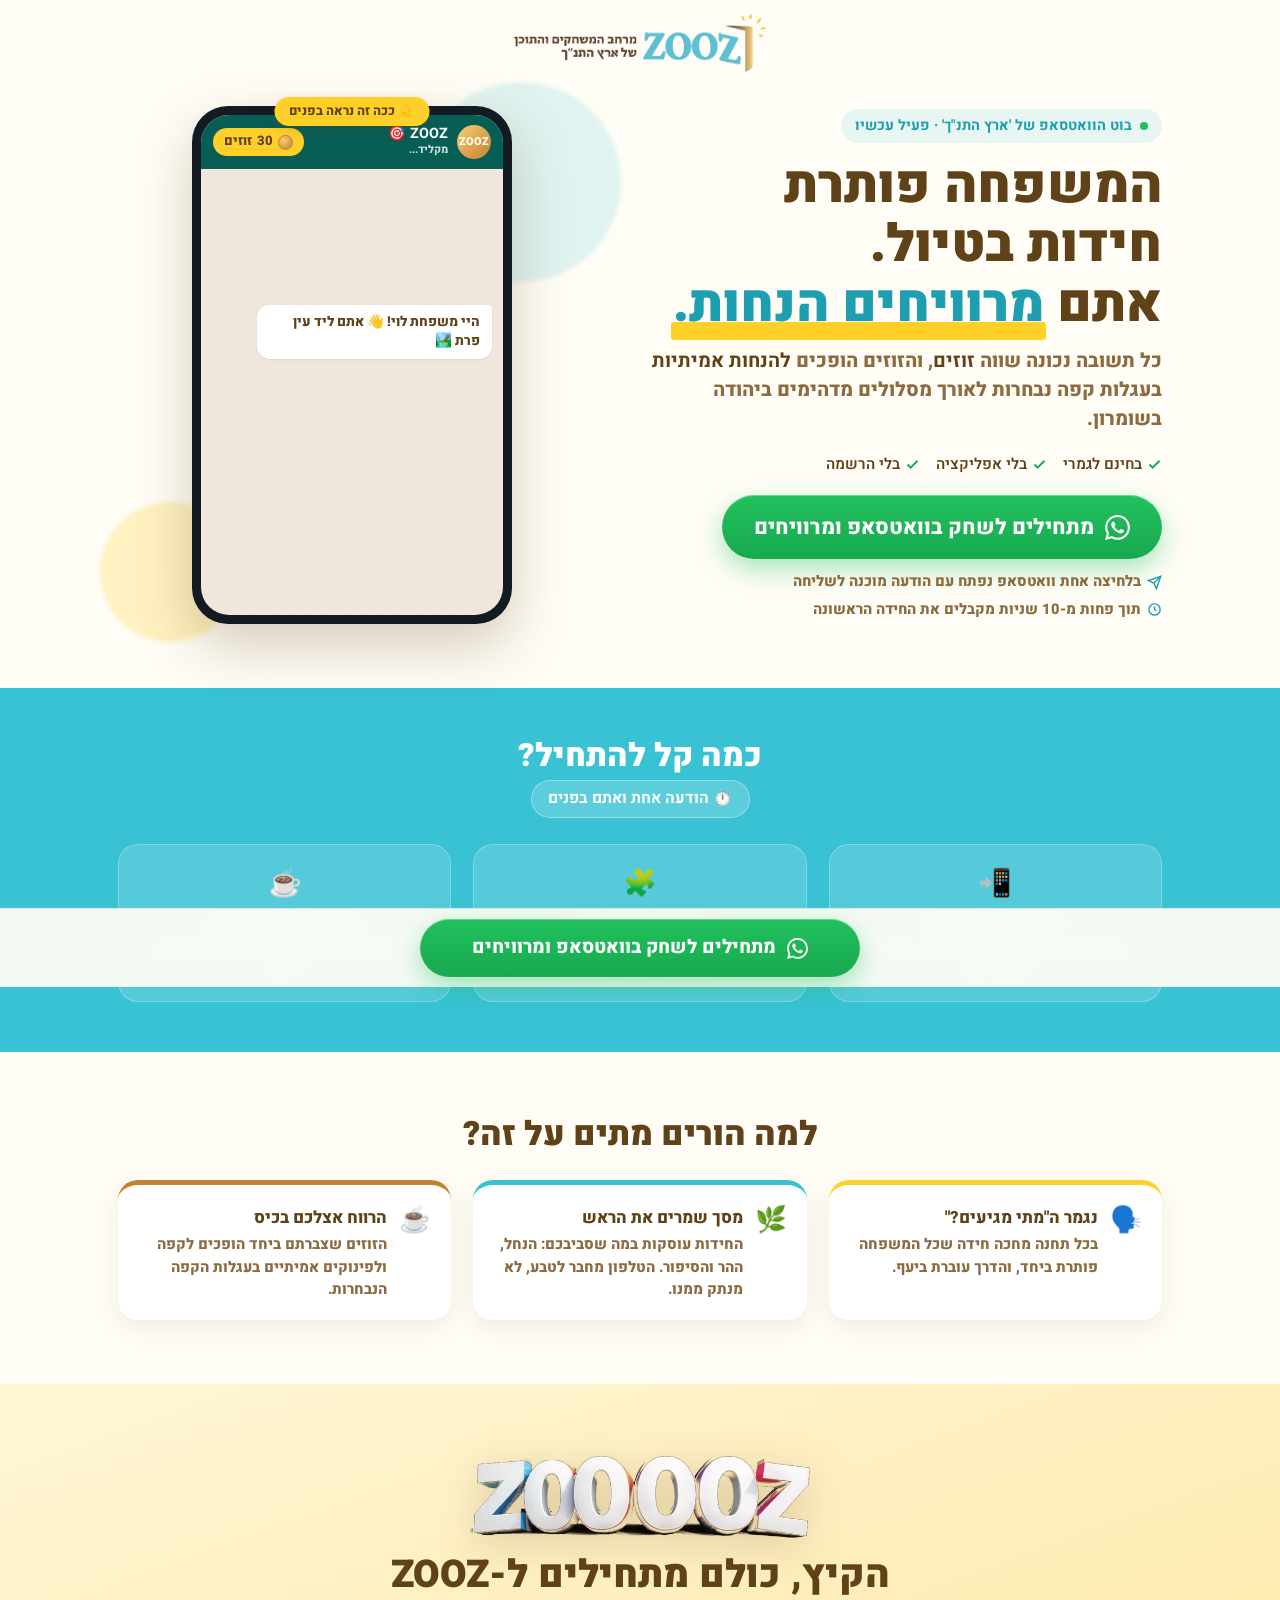
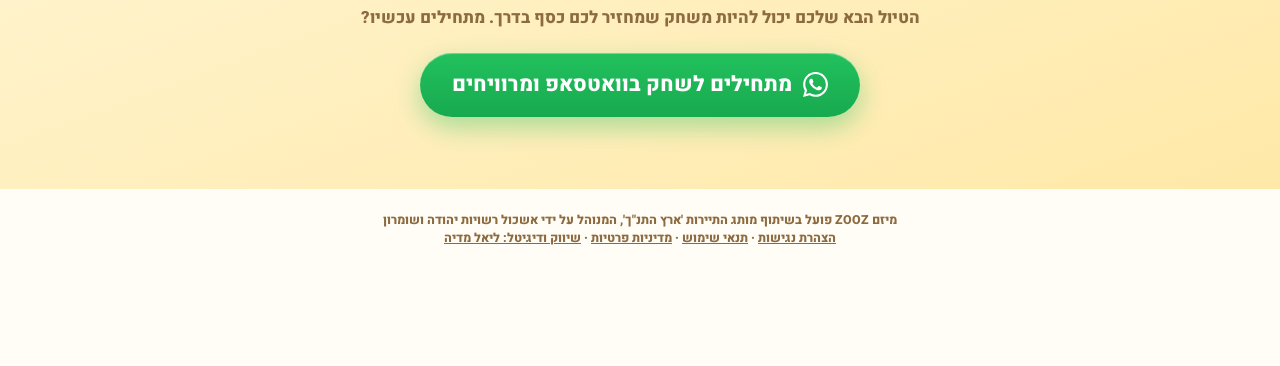
==== commit af9dbf1d: "Add Google tag AW-18308371106" ====
--- a/index.html
+++ b/index.html
@@ -302,6 +302,15 @@
   .sticky-cta{transform:none}
 }
 </style>
+<!-- Google tag (gtag.js) -->
+<script async src="https://www.googletagmanager.com/gtag/js?id=AW-18308371106"></script>
+<script>
+  window.dataLayer = window.dataLayer || [];
+  function gtag(){dataLayer.push(arguments);}
+  gtag('js', new Date());
+
+  gtag('config', 'AW-18308371106');
+</script>
 <!-- Meta Pixel -->
 <script>
 !function(f,b,e,v,n,t,s)
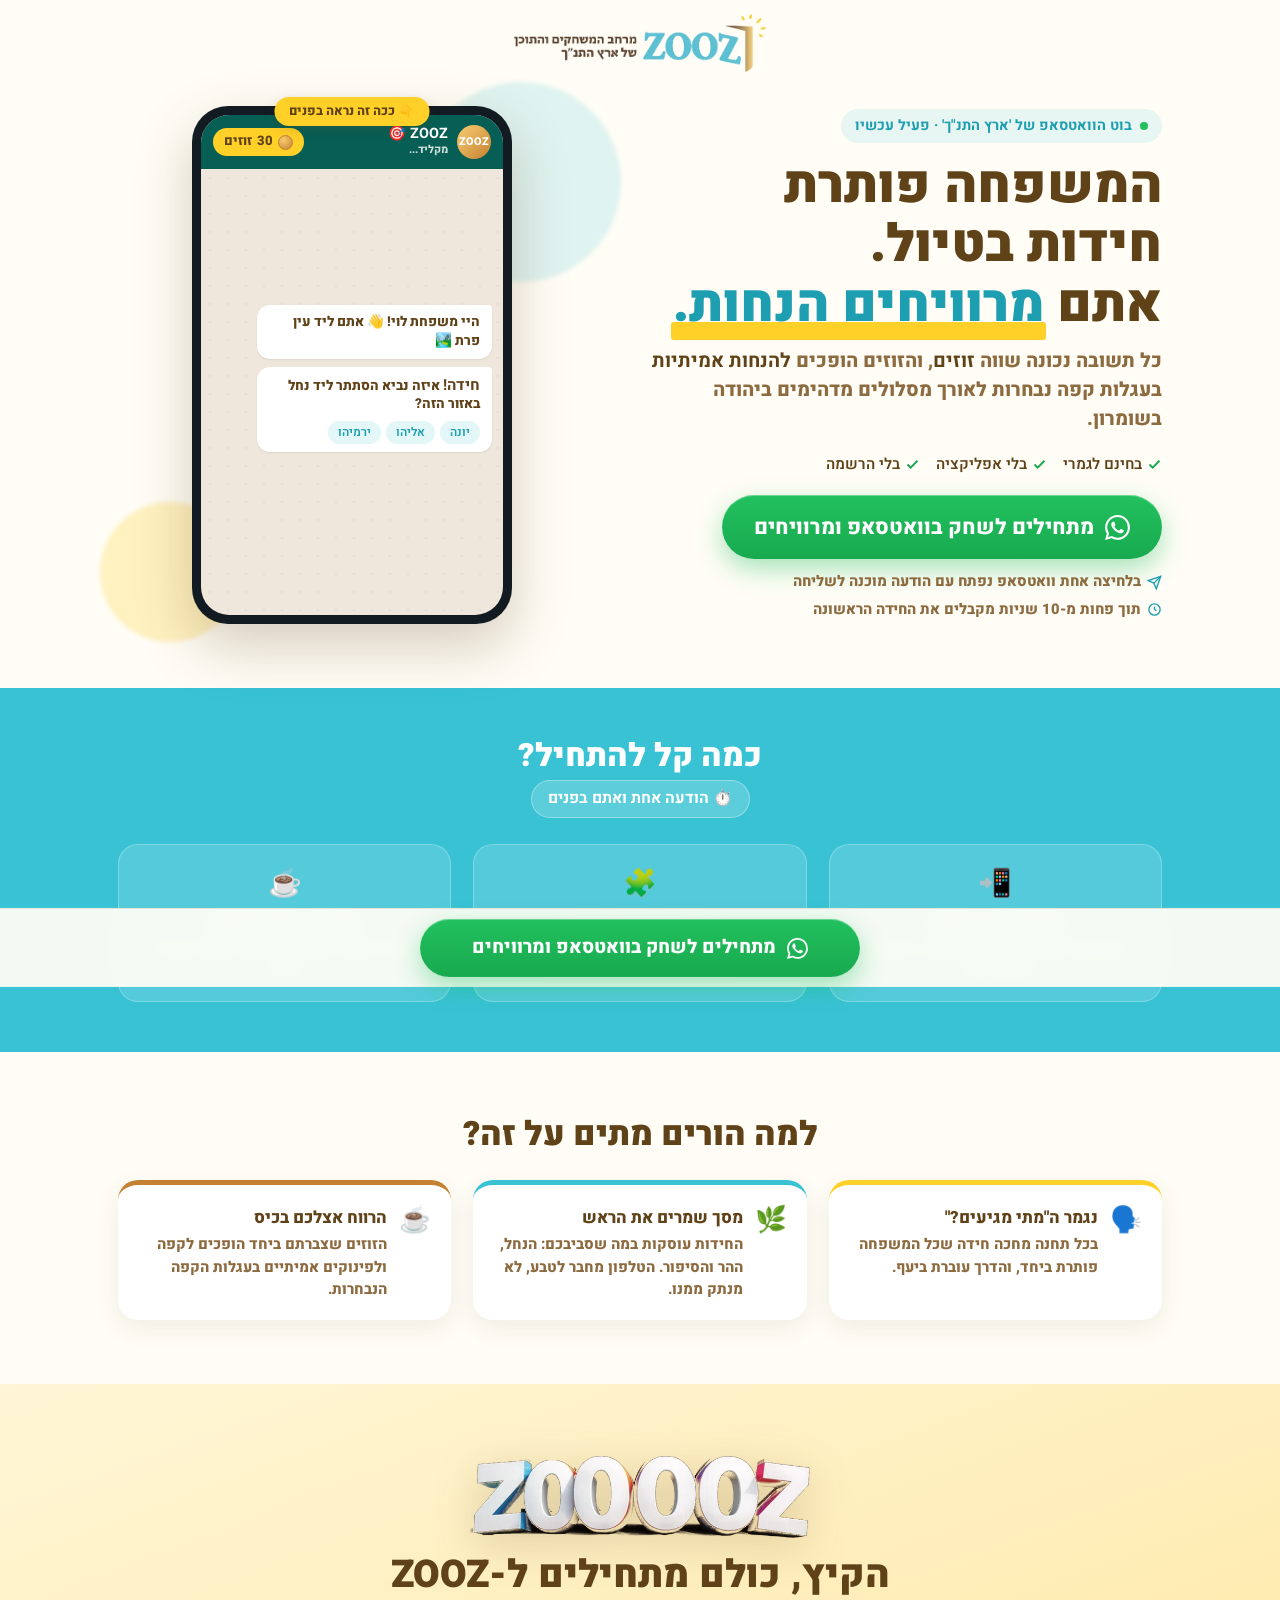
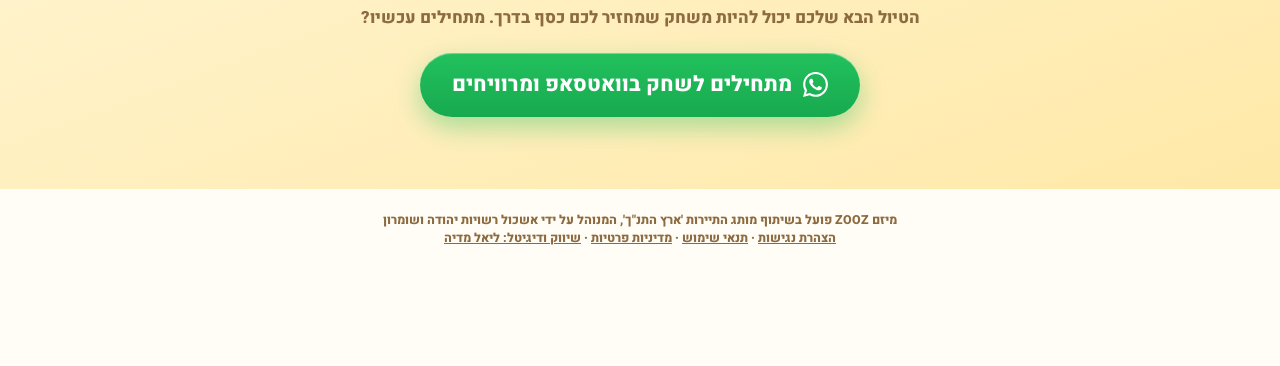
==== commit 0d2614bc: "Wire Google Ads conversion (contact) to bot CTA clicks, deduped per session" ====
--- a/index.html
+++ b/index.html
@@ -310,6 +310,21 @@
   gtag('js', new Date());
 
   gtag('config', 'AW-18308371106');
+</script>
+<!-- Event snippet for איש קשר (1) conversion page -->
+<script>
+function gtag_report_conversion(url) {
+  var callback = function () {
+    if (typeof(url) != 'undefined') {
+      window.location = url;
+    }
+  };
+  gtag('event', 'conversion', {
+      'send_to': 'AW-18308371106/mFOjCP72qt0cEKKljppE',
+      'event_callback': callback
+  });
+  return false;
+}
 </script>
 <!-- Meta Pixel -->
 <script>
@@ -523,18 +538,24 @@
 </script>
 
 <script>
-/* Conversion tracking: every bot-button click = one Lead per visitor session */
+/* Conversion tracking: bot-button click = one conversion per visitor session (Meta Lead + Google Ads) */
 (function(){
+  function sentOnce(key){
+    try {
+      if (sessionStorage.getItem(key)) return false;
+      sessionStorage.setItem(key, '1');
+      return true;
+    } catch (e) { return true; }
+  }
   var ctas = document.querySelectorAll('a.cta');
   for (var i = 0; i < ctas.length; i++) {
     ctas[i].addEventListener('click', function(){
-      if (typeof fbq !== 'function') return;
-      try {
-        if (!sessionStorage.getItem('zooz_lead_sent')) {
-          fbq('track', 'Lead');
-          sessionStorage.setItem('zooz_lead_sent', '1');
-        }
-      } catch (e) { fbq('track', 'Lead'); }
+      if (typeof fbq === 'function' && sentOnce('zooz_lead_sent')) {
+        fbq('track', 'Lead');
+      }
+      if (typeof gtag === 'function' && sentOnce('zooz_gads_sent')) {
+        gtag('event', 'conversion', {'send_to': 'AW-18308371106/mFOjCP72qt0cEKKljppE'});
+      }
     });
   }
 })();
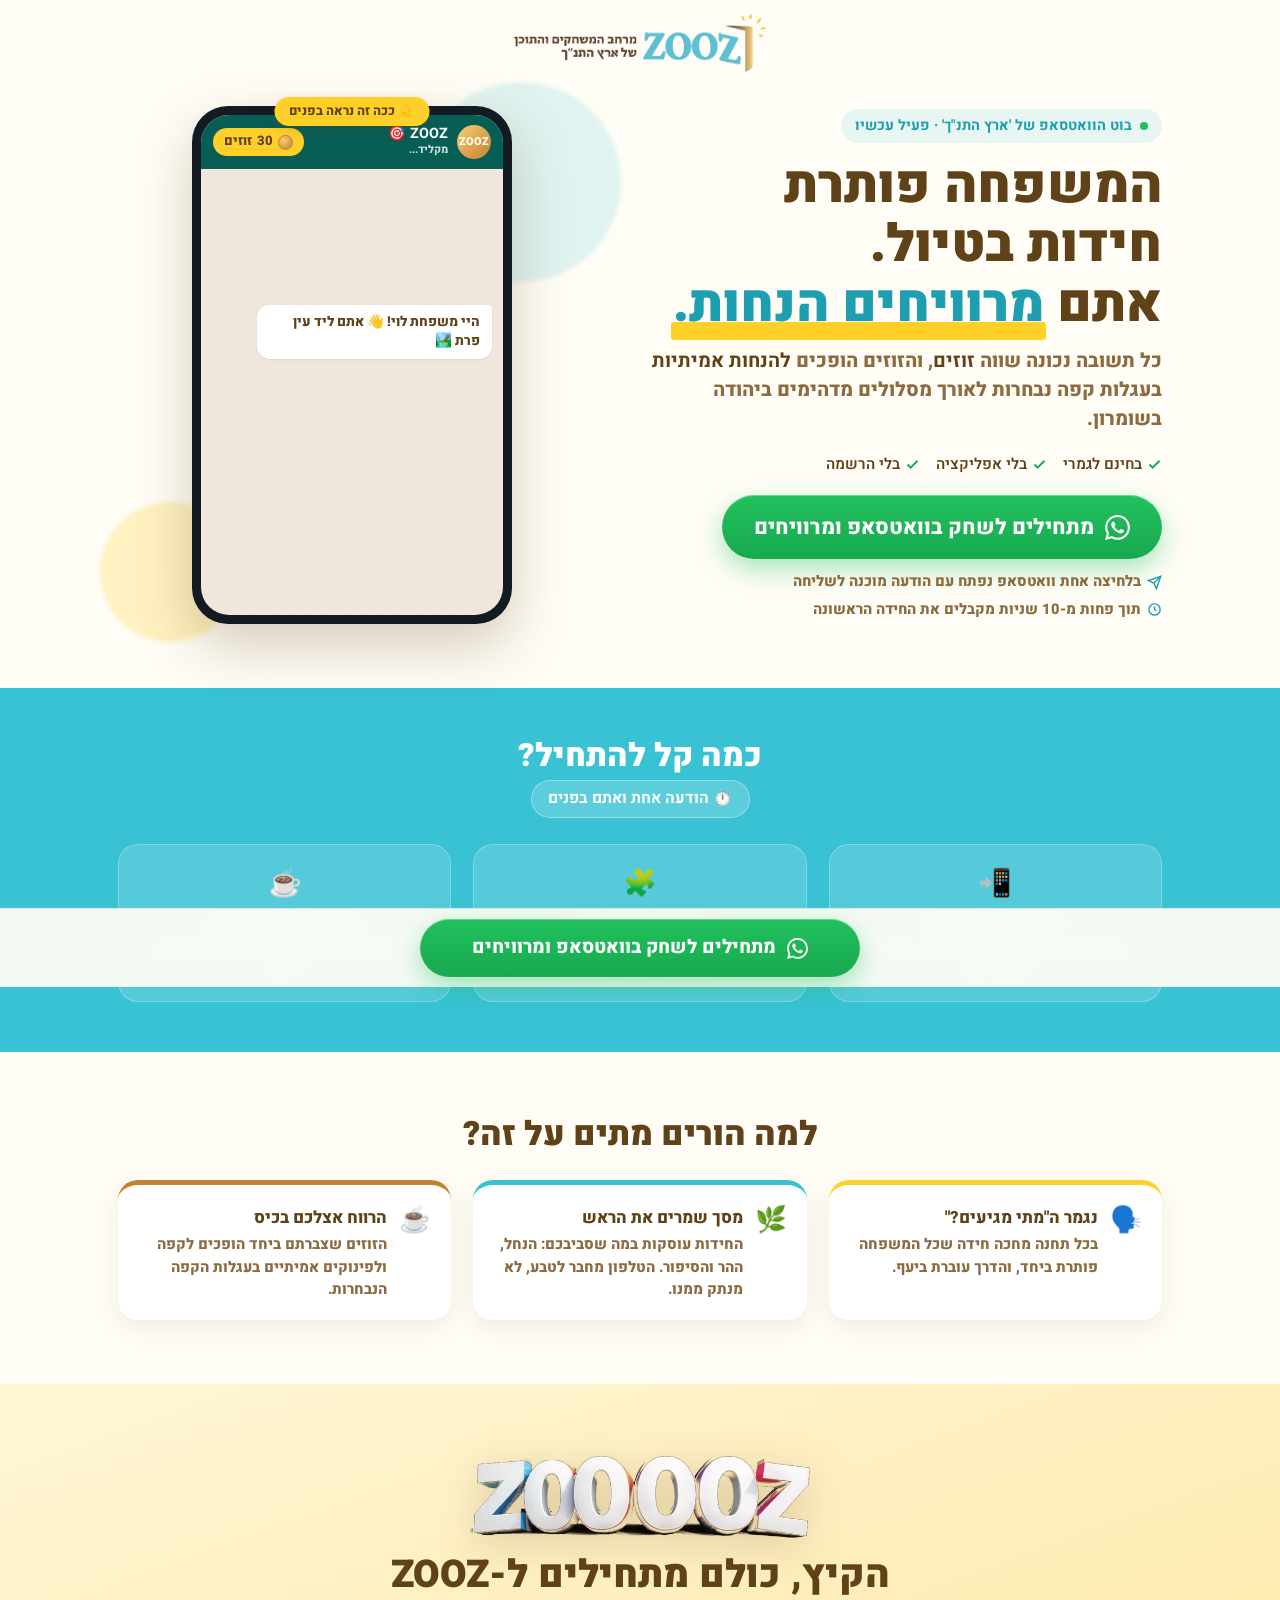
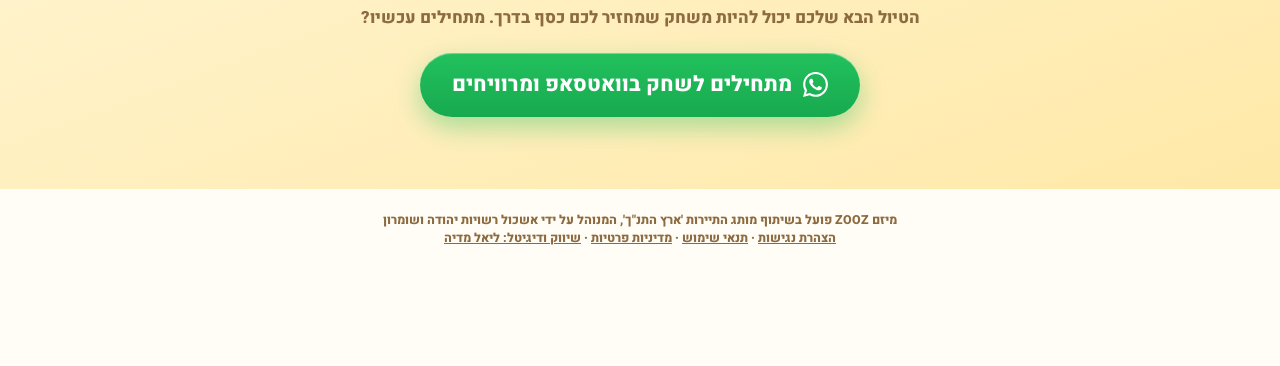
==== commit 5082a121: "Route bot CTA link by traffic source: Google paid gets its own pre-filled message" ====
--- a/index.html
+++ b/index.html
@@ -337,11 +337,27 @@
 s.parentNode.insertBefore(t,s)}(window, document,'script',
 'https://connect.facebook.net/en_US/fbevents.js');
 fbq('init', '696898008422655');
+fbq('init', '867983105966968');
 fbq('track', 'PageView');
 </script>
 <noscript><img height="1" width="1" style="display:none"
 src="https://www.facebook.com/tr?id=696898008422655&ev=PageView&noscript=1"
+/><img height="1" width="1" style="display:none"
+src="https://www.facebook.com/tr?id=867983105966968&ev=PageView&noscript=1"
 /></noscript>
+<!-- TikTok Pixel Code Start -->
+<script>
+!function (w, d, t) {
+  w.TiktokAnalyticsObject=t;var ttq=w[t]=w[t]||[];ttq.methods=["page","track","identify","instances","debug","on","off","once","ready","alias","group","enableCookie","disableCookie","holdConsent","revokeConsent","grantConsent"],ttq.setAndDefer=function(t,e){t[e]=function(){t.push([e].concat(Array.prototype.slice.call(arguments,0)))}};for(var i=0;i<ttq.methods.length;i++)ttq.setAndDefer(ttq,ttq.methods[i]);ttq.instance=function(t){for(
+var e=ttq._i[t]||[],n=0;n<ttq.methods.length;n++)ttq.setAndDefer(e,ttq.methods[n]);return e},ttq.load=function(e,n){var r="https://analytics.tiktok.com/i18n/pixel/events.js",o=n&&n.partner;ttq._i=ttq._i||{},ttq._i[e]=[],ttq._i[e]._u=r,ttq._t=ttq._t||{},ttq._t[e]=+new Date,ttq._o=ttq._o||{},ttq._o[e]=n||{};n=document.createElement("script")
+;n.type="text/javascript",n.async=!0,n.src=r+"?sdkid="+e+"&lib="+t;e=document.getElementsByTagName("script")[0];e.parentNode.insertBefore(n,e)};
+
+
+  ttq.load('D9U338RC77UDTFS1QE60');
+  ttq.page();
+}(window, document, 'ttq');
+</script>
+<!-- TikTok Pixel Code End -->
 </head>
 <body>
 
@@ -538,7 +554,31 @@
 </script>
 
 <script>
-/* Conversion tracking: bot-button click = one conversion per visitor session (Meta Lead + Google Ads) */
+/* Bot link by traffic source: Google paid traffic gets its own pre-filled message, everyone else keeps the default */
+(function(){
+  var GOOGLE_LINK = "https://wa.me/972533635013?text=%D7%A9%D7%9C%D7%95%D7%9D!%0A%D7%94%D7%92%D7%A2%D7%AA%D7%9D%20%D7%9C-ZOOZ%2C%20%D7%91%D7%95%D7%98%20%D7%94%D7%9E%D7%A9%D7%97%D7%A7%D7%99%D7%9D%20%D7%95%D7%94%D7%AA%D7%95%D7%9B%D7%9F%20%D7%A9%D7%9C%20'%D7%90%D7%A8%D7%A5%20%D7%94%D7%AA%D7%A0%22%D7%9A'.%0A%D7%A9%D7%9C%D7%97%D7%95%20%D7%90%D7%AA%20%D7%94%D7%94%D7%95%D7%93%D7%A2%D7%94%20%D7%94%D7%96%D7%95%20-%20%D7%95%D7%A0%D7%AA%D7%97%D7%99%D7%9C%20%D7%A8%D7%A9%D7%9E%D7%99%D7%AA!%0A%0A%D7%95%D7%90%D7%92%D7%91%2C%20%D7%9E%D7%92%D7%A0%D7%99%D7%91%20%D7%9C%D7%93%D7%A2%D7%AA%20%D7%A9%D7%94%D7%92%D7%A2%D7%AA%D7%9D%20%D7%93%D7%A8%D7%9A%20%D7%A7%D7%9E%D7%A4%D7%99%D7%99%D7%9F%20%D7%92%D7%95%D7%92%D7%9C";
+  var KEY = 'zooz_from_google';
+  function param(n){
+    var m = window.location.search.match(new RegExp('[?&]' + n + '=([^&]*)'));
+    return m ? decodeURIComponent(m[1].replace(/\+/g, ' ')) : '';
+  }
+  function isGooglePaid(){
+    if (param('gclid') || param('gbraid') || param('wbraid')) return true;
+    if (param('utm_source').toLowerCase().indexOf('google') > -1) return true;
+    return false;
+  }
+  var fromGoogle = isGooglePaid();
+  try {
+    if (fromGoogle) sessionStorage.setItem(KEY, '1');
+    else if (sessionStorage.getItem(KEY)) fromGoogle = true;
+  } catch (e) {}
+  if (!fromGoogle) return;
+  var ctas = document.querySelectorAll('a.cta');
+  for (var i = 0; i < ctas.length; i++) ctas[i].href = GOOGLE_LINK;
+})();
+</script>
+<script>
+/* Conversion tracking: bot-button click = one conversion per visitor session (Meta Lead + Google Ads + TikTok) */
 (function(){
   function sentOnce(key){
     try {
@@ -556,6 +596,9 @@
       if (typeof gtag === 'function' && sentOnce('zooz_gads_sent')) {
         gtag('event', 'conversion', {'send_to': 'AW-18308371106/mFOjCP72qt0cEKKljppE'});
       }
+      if (typeof ttq !== 'undefined' && ttq && sentOnce('zooz_tiktok_sent')) {
+        ttq.track('SubmitForm', {content_name: 'ZOOZ bot start'});
+      }
     });
   }
 })();
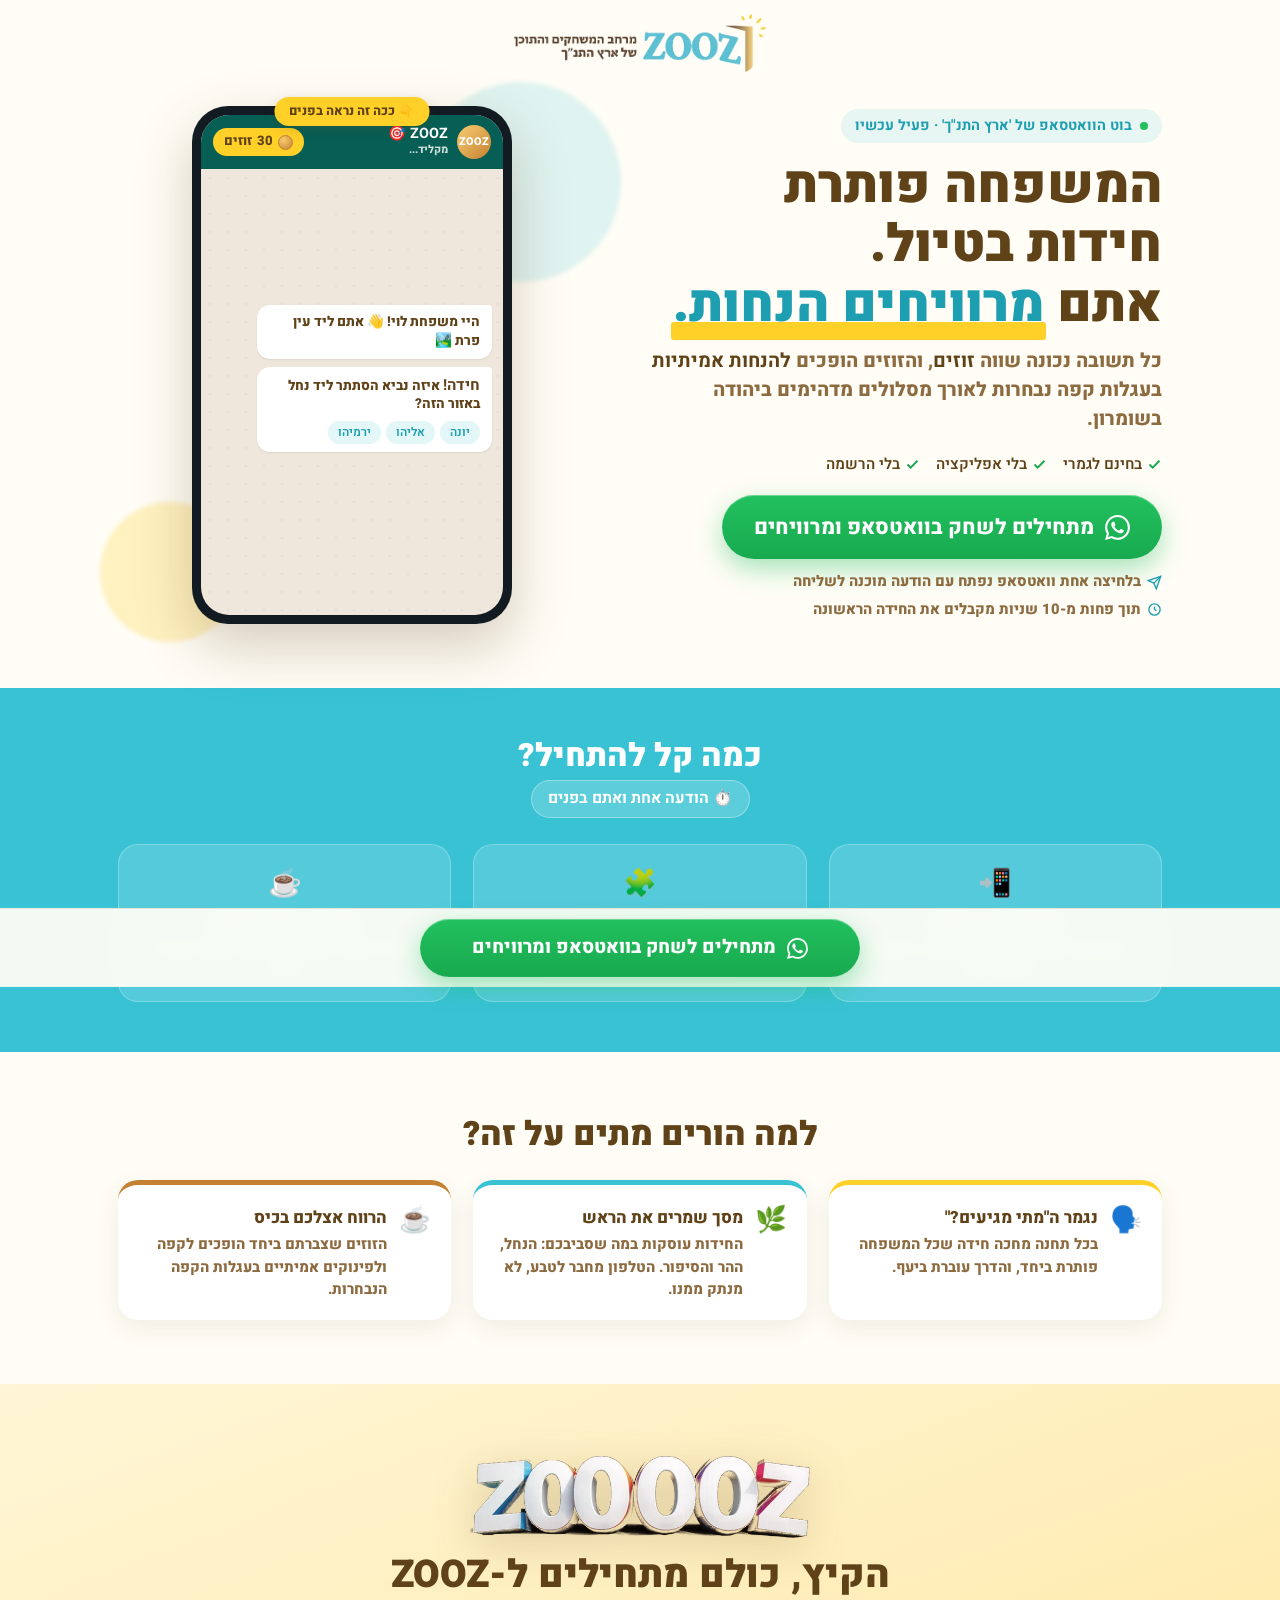
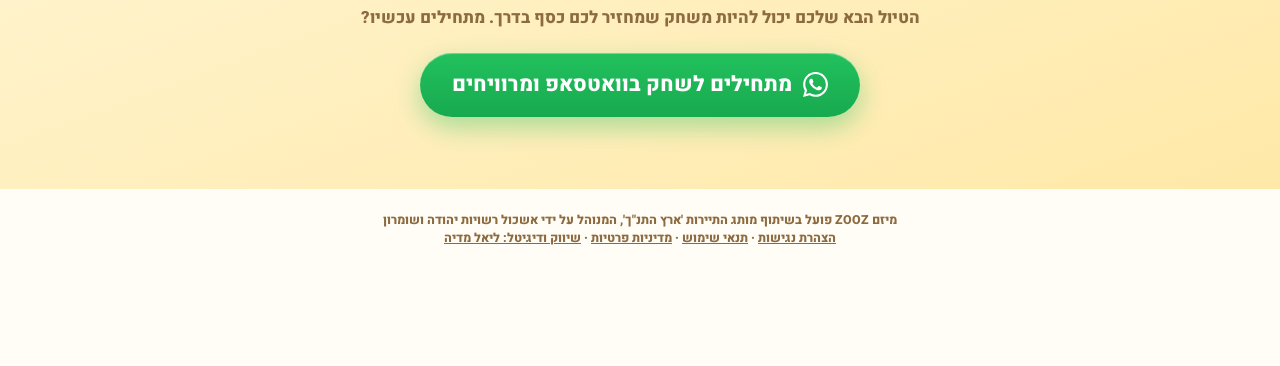
==== commit 921cfe95: "Add third Meta pixel 1119908397055393 (shares PageView + deduped Lead) Co-Authored-By: Claude Opus 5" ====
--- a/index.html
+++ b/index.html
@@ -338,12 +338,15 @@
 'https://connect.facebook.net/en_US/fbevents.js');
 fbq('init', '696898008422655');
 fbq('init', '867983105966968');
+fbq('init', '1119908397055393');
 fbq('track', 'PageView');
 </script>
 <noscript><img height="1" width="1" style="display:none"
 src="https://www.facebook.com/tr?id=696898008422655&ev=PageView&noscript=1"
 /><img height="1" width="1" style="display:none"
 src="https://www.facebook.com/tr?id=867983105966968&ev=PageView&noscript=1"
+/><img height="1" width="1" style="display:none"
+src="https://www.facebook.com/tr?id=1119908397055393&ev=PageView&noscript=1"
 /></noscript>
 <!-- TikTok Pixel Code Start -->
 <script>
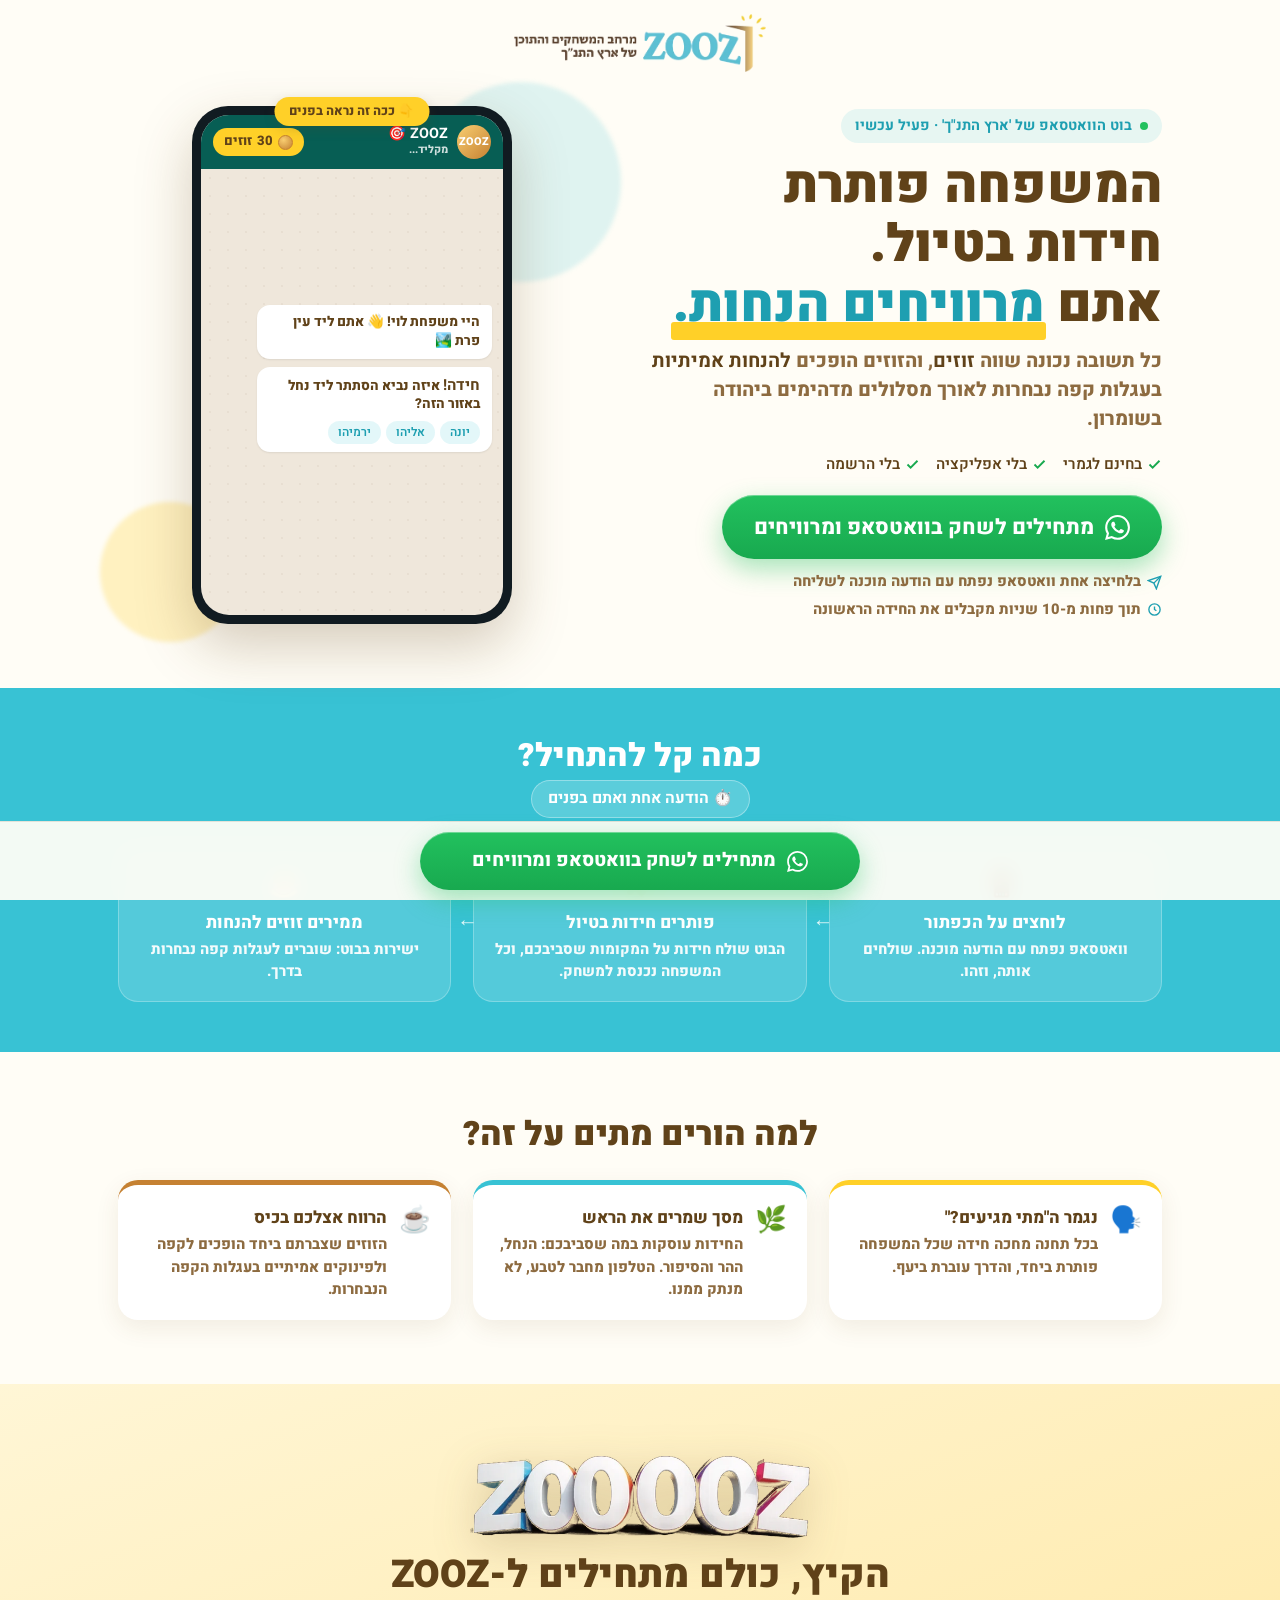
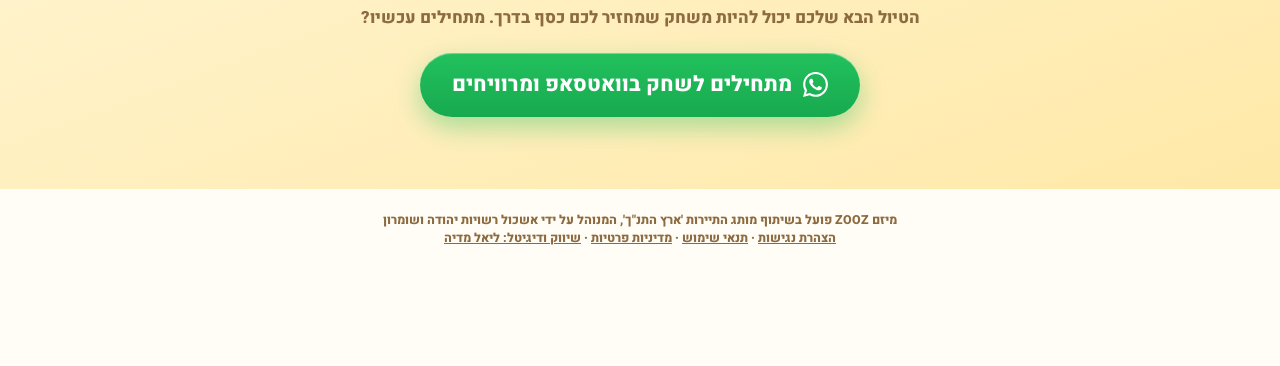
==== commit d0265804: "Replace Meta pixel 1119908397055393 with 1839907250770316 Co-Authored-By: Claude Opus 5 <noreply@ant" ====
--- a/index.html
+++ b/index.html
@@ -338,7 +338,7 @@
 'https://connect.facebook.net/en_US/fbevents.js');
 fbq('init', '696898008422655');
 fbq('init', '867983105966968');
-fbq('init', '1119908397055393');
+fbq('init', '1839907250770316');
 fbq('track', 'PageView');
 </script>
 <noscript><img height="1" width="1" style="display:none"
@@ -346,7 +346,7 @@
 /><img height="1" width="1" style="display:none"
 src="https://www.facebook.com/tr?id=867983105966968&ev=PageView&noscript=1"
 /><img height="1" width="1" style="display:none"
-src="https://www.facebook.com/tr?id=1119908397055393&ev=PageView&noscript=1"
+src="https://www.facebook.com/tr?id=1839907250770316&ev=PageView&noscript=1"
 /></noscript>
 <!-- TikTok Pixel Code Start -->
 <script>
